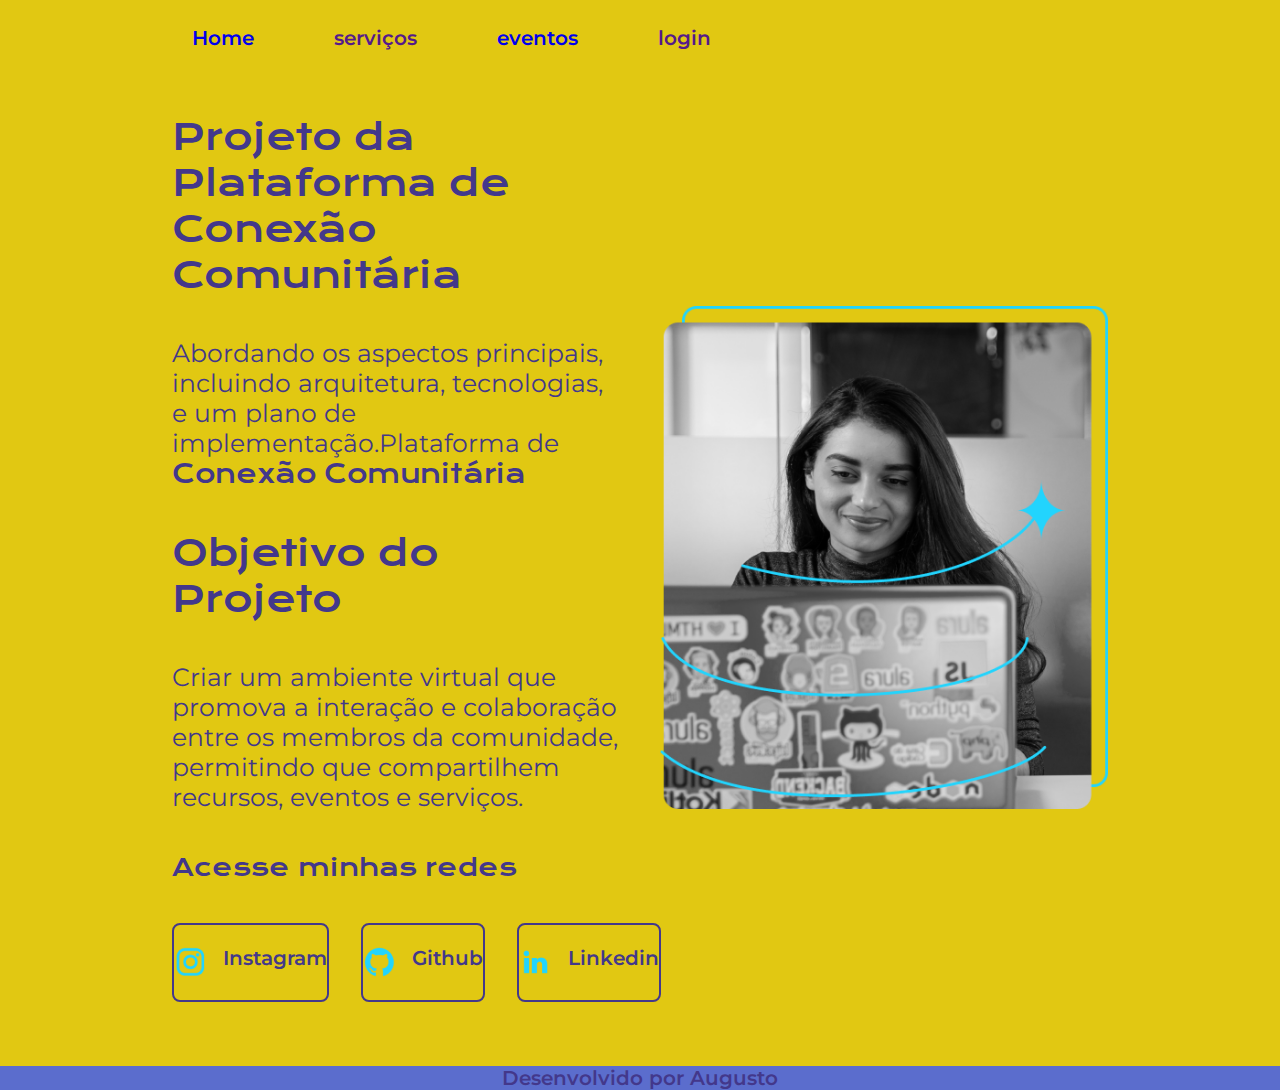
==== index.html @ a3263cb5 "Add files via upload" ====
<!DOCTYPE html>
<html lang="pt-br">
<head>
    <meta charset="UTF-8">
    <meta http-equiv="X-UA-Compatible" content="ie=edge">
    <meta name="viewport" content="width=device-width, initial-scale=1.0">
    <title>Site para faculdade</title>
    <link rel="stylesheet" href="./styles/style.css">
</head>
<body>
    <header class="cabecalho">
        <nav class="menu">
            <a class="links-menu" href="index.html">Home</a>
            <a class="links-menu" href="">serviços</a>
            <a class="links-menu" href="eventos.html">eventos</a>
            <a class="links-menu" href="">login</a>
        </nav>
    </header>
    <main class="conteiner">
        <section class="conteiner-conteudo">
            <h1 class="titulo">Projeto da Plataforma de  <strong class="palavra-destaque">Conexão Comunitária</strong></h1>
            <p class="testo-principal">Abordando os aspectos principais, incluindo arquitetura, tecnologias, e um plano de implementação.Plataforma de <strong class="palavra-destaque">Conexão Comunitária</strong></p>
            <h2 class="proposta">Objetivo do Projeto</h2>
            <p class="testo-proposta">Criar um ambiente virtual que promova a interação e colaboração entre os membros da comunidade, permitindo que compartilhem recursos, eventos e serviços.
            </p>
            <h3 class="botao-chamada">Acesse minhas redes</h3>
            <div class="botao">
                
                <a class="botao-links" href="https://www.instagram.com/gutobrocardo">
                    <img src="./assets/instagram.png" alt="">
                    Instagram</a>
                <a class="botao-links" href="https://github.com/Gutobkw">
                    <img src="./assets/github.png" alt="">
                    Github</a>
                <a class="botao-links" href="https://www.linkedin.com/in/augustobrocardo/">
                    <img src="./assets/linkedin.png" alt="">
                    Linkedin</a>        
            </div>
        </section>
        <img class="imagem_capa" src="./assets/Imagem.png" alt="imagem de capa" >
    </main>
    <footer class="rodape">
        <p>Desenvolvido por Augusto</p>
    </footer>
</body>
</html>
---- styles/style.css ----
@import url('https://fonts.googleapis.com/css2?family=Krona+One&family=Montserrat:wght@400;600&display=swap');

:root{
    --cor-primaria: #E1C812;
    --cor-secundaria:#43388b;
    --cor-tercearia: white;


}


* {
        margin: 0;
        padding: 0;
}

body {
        
        background-color:var(--cor-primaria);
        color:var(--cor-secundaria);
        box-sizing: border-box;
      
     
     
}
.cabecalho{
    padding: 2% 0% 0% 15%;
   
}
.menu{
    display: flex;
    gap: 80px;
}
.links-menu{
    display: flex;
    gap: 20px;
    font-family: "Montserrat", sans-serif;
    font-size: 1.25rem;
    font-weight: 600;
    text-decoration: none;
    border-radius: 4px;
    

}
.links-menu:hover{
    background-color: #272727;
}
.palavra-destaque {
        color:var(--cor-secundaria);
        font-family: "Krona One", serif;
        font-weight: 400;
        font-style: normal;
}
.testo-principal {
    font-family: "Montserrat", sans-serif;
    font-optical-sizing: auto;
    font-weight: 400;
    font-style: normal;
        color:  var(--cor-secundaria);     
        font-size: 1.56rem;     
}

.conteiner{
        padding: 5% 15%;
        display: flex;
        align-items: center;
       justify-content: center;
        gap: 40px;
      

}
.conteiner-conteudo{
    width:50%;
    display: flex;
    flex-direction: column;
    gap: 40px;
}
.titulo {
    font-size: 2.25rem;
    font-family: "Krona One", serif;
    font-weight: 400;
    font-style: normal;
}
.proposta{
    font-size: 2.25rem;
    font-family: "Krona One", serif;
    font-weight: 400;
    font-style: normal;

}
.testo-proposta{
    font-family: "Montserrat", sans-serif;
    font-optical-sizing: auto;
    font-weight: 400;
    font-style: normal;
        color: var(--cor-secundaria);    
        font-size: 25px;
}
.botao{
    flex-direction: row;
    display: flex;
    justify-content: space-between;
    align-items: center;
    gap: 32px;

}
.botao-chamada{
    font-family: "Krona One", serif;
    font-weight: 400;
    font-size: 1.5rem;
    
}
.botao-links{ 
   
    display: flex;
    justify-content: center;
    gap: 16px;
    width: 50%;
    text-align: center;
    border-radius: 8px;
    font-size: 1.25rem;
    padding: 21.5px 0;
    text-decoration: none;
    color: var(--cor-secundaria);
    font-family: "Montserrat", sans-serif;
    font-weight: 600;
    border: 2px solid var(--cor-secundaria);

}
.botao-links:hover{
    background-color: #272727;
}
.imagem_capa{
    width: 50%;

}
.rodape{
    color: var(--cor-secundaria) ;
    background-color: #5B6DCD;
    text-align: center;
    font-family: "Montserrat", sans-serif;
    font-size: 1.25rem;
    font-weight: 600;
}

@media (max-width: 1200px){

    .cabecalho{
     padding: 10%;
     
    }
    .menu{
    justify-content: center;
    }
    .conteiner{
        flex-direction: column-reverse;
        padding: 5%;
    }
    .conteiner-conteudo{
        width: auto;
    }

}

/*css da pagina de eventos */

.conteiner_eventos {
    max-width: 600px;
    margin: auto;
    background:var(--cor-tercearia);
    padding: 20px;
    border-radius: 8px;
    box-shadow: 0 2px 10px rgba(0,0,0,0.1);
}

.event-form {
    margin-bottom: 20px;
}

.event-form input, .event-form textarea {
    width: 100%;
    padding: 10px;
    margin: 10px 0;
    border: 1px solid #ddd;
    border-radius: 4px;
}

.event-form button {
    background-color: #28a745;
    color: var(--cor-tercearia);
    border: none;
    padding: 10px;
    cursor: pointer;
    width: 100%;
}

.event-list, .notifications {
    margin-bottom: 20px;
}

.event-list ul {
    list-style-type: none;
    padding: 0;
}

.event-list li {
    background: var(--cor-tercearia);
    padding: 10px;
    margin: 10px 0;
    display: flex;
    justify-content: space-between;
    align-items: center;
}

.rsvp-btn {
    background-color: #007bff;
    color: var(--cor-tercearia);
    border: none;
    padding: 5px 10px;
    cursor: pointer;
    border-radius: 4px;
}

.rsvp-btn:hover {
    background-color: #0056b3;
}
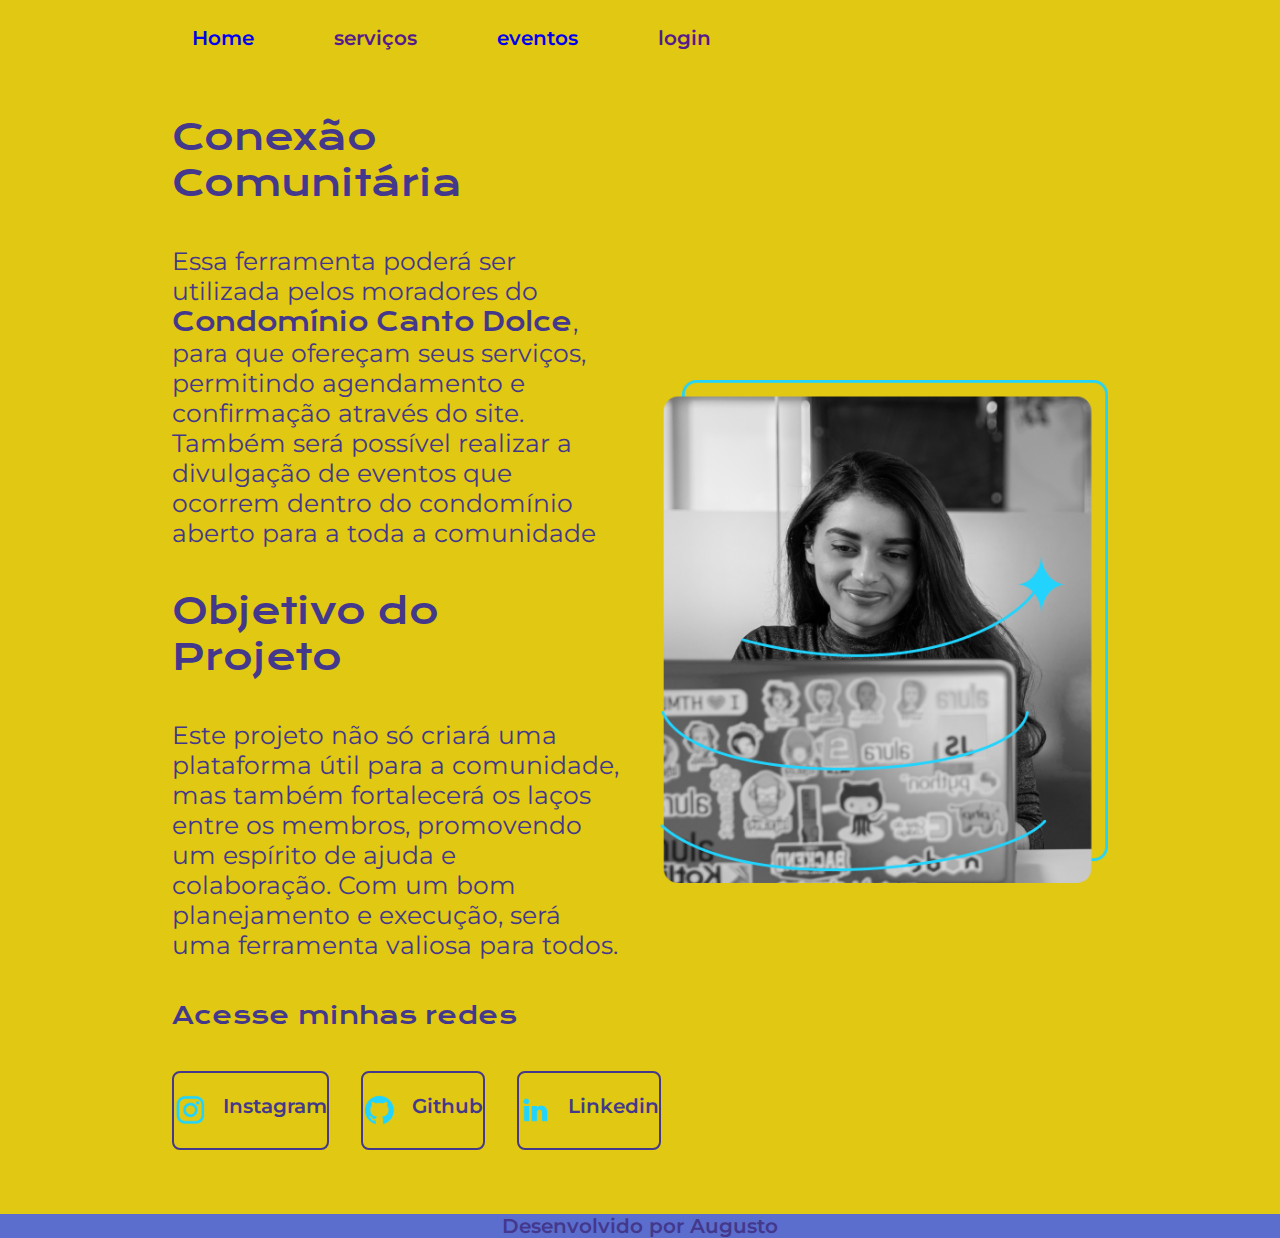
==== commit 95b6a655: "Add files via upload" ====
--- a/index.html
+++ b/index.html
@@ -18,10 +18,13 @@
     </header>
     <main class="conteiner">
         <section class="conteiner-conteudo">
-            <h1 class="titulo">Projeto da Plataforma de  <strong class="palavra-destaque">Conexão Comunitária</strong></h1>
-            <p class="testo-principal">Abordando os aspectos principais, incluindo arquitetura, tecnologias, e um plano de implementação.Plataforma de <strong class="palavra-destaque">Conexão Comunitária</strong></p>
+            <h1 class="titulo"> <strong class="palavra-destaque">Conexão Comunitária</strong></h1>
+            <p class="testo-principal"> Essa ferramenta poderá ser utilizada pelos moradores do <strong class="palavra-destaque">Condomínio Canto Dolce</strong>, para que ofereçam seus serviços, 
+                permitindo agendamento e confirmação através do site. 
+                Também será possível realizar a divulgação de eventos que ocorrem dentro do condomínio aberto para a toda a comunidade </p>
             <h2 class="proposta">Objetivo do Projeto</h2>
-            <p class="testo-proposta">Criar um ambiente virtual que promova a interação e colaboração entre os membros da comunidade, permitindo que compartilhem recursos, eventos e serviços.
+            <p class="testo-proposta">Este projeto não só criará uma plataforma útil para a comunidade, mas também fortalecerá os laços entre os membros, 
+                promovendo um espírito de ajuda e colaboração. Com um bom planejamento e execução, será uma ferramenta valiosa para todos.
             </p>
             <h3 class="botao-chamada">Acesse minhas redes</h3>
             <div class="botao">
